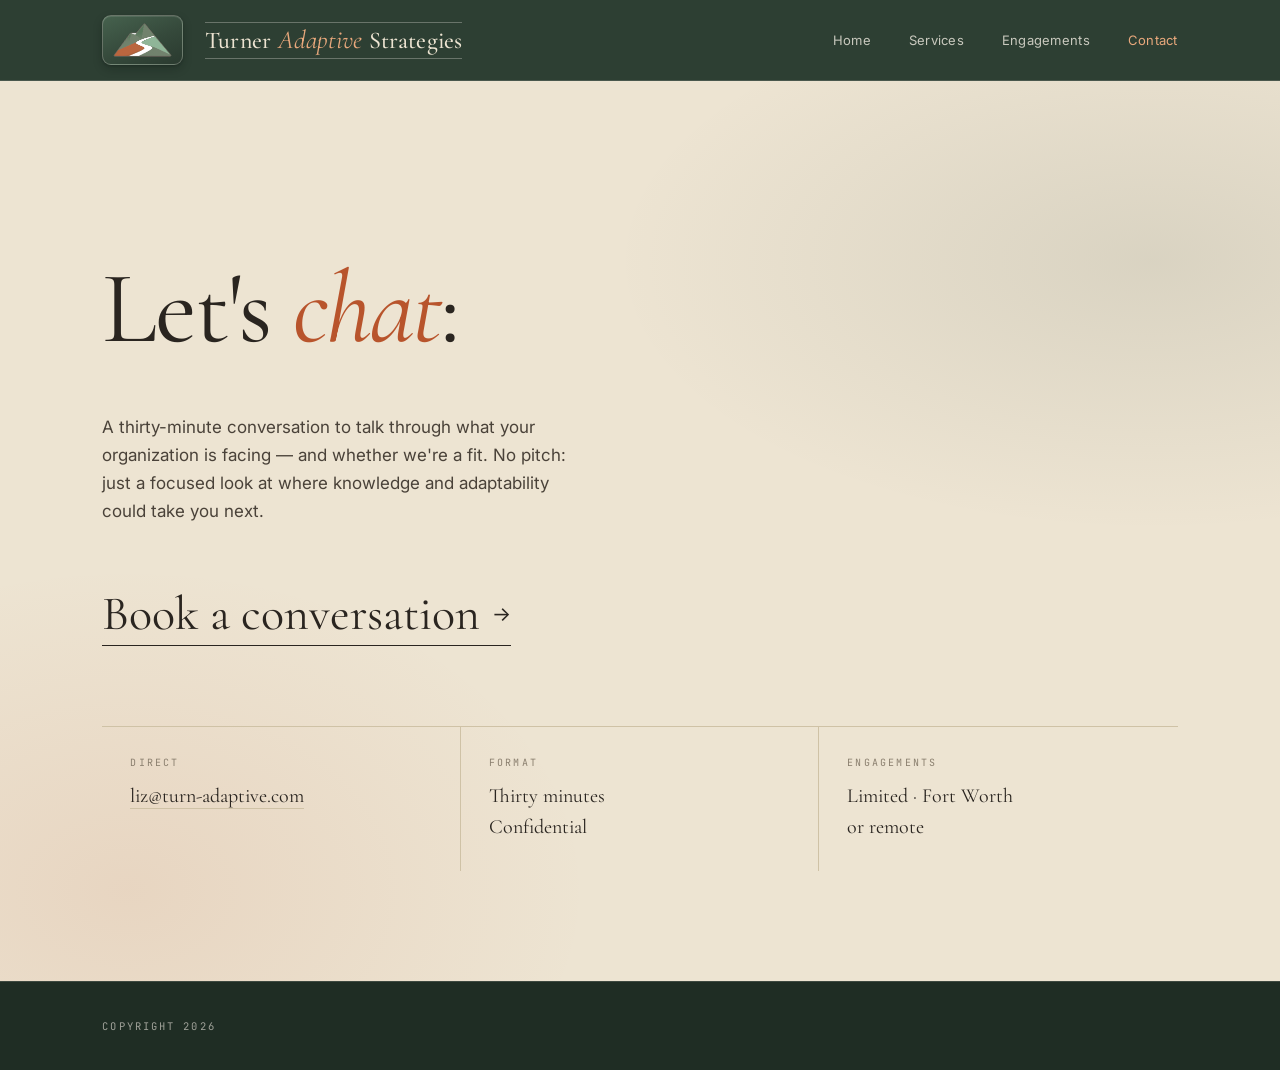
==== contact.html @ 3b80df9c "Update contact.html" ====
<!doctype html>
<html lang="en">
<head>
<meta charset="utf-8" />
<meta name="viewport" content="width=device-width, initial-scale=1" />
<title>Contact | Turner Adaptive Strategies</title>
<link rel="preconnect" href="https://fonts.googleapis.com">
<link rel="preconnect" href="https://fonts.gstatic.com" crossorigin>
<link href="https://fonts.googleapis.com/css2?family=Cormorant+Garamond:ital,wght@0,300;0,400;0,500;0,600;1,300;1,400&family=Inter:wght@300;400;500;600&family=JetBrains+Mono:wght@400;500&display=swap" rel="stylesheet">
<link rel="stylesheet" href="styles.css">
<link rel="icon" href="favicon.ico" sizes="any">
<link rel="icon" type="image/png" sizes="32x32" href="favicon-32x32.png">
<link rel="icon" type="image/png" sizes="16x16" href="favicon-16x16.png">
<link rel="apple-touch-icon" sizes="180x180" href="apple-touch-icon.png">
<!-- Google tag (gtag.js) -->
<script async src="https://www.googletagmanager.com/gtag/js?id=G-JQ4S57N02X"></script>
<script>
  window.dataLayer = window.dataLayer || [];
  function gtag(){dataLayer.push(arguments);}
  gtag('js', new Date());
  gtag('config', 'G-JQ4S57N02X');
</script>
</head>
<body>
<!-- MENU: loaded from nav.html by site-nav.js -->
<div data-include="nav.html"></div>

<main>
<section class="contact" data-screen-label="Contact">
  <div class="wrap">

    <h2>Let's <em>chat</em>:</h2>

    <p class="lede">A thirty-minute conversation to talk through what your organization is facing &mdash; and whether we're a fit. No pitch: just a focused look at where knowledge and adaptability could take you next.</p>

    <div class="booking">
      <a href="https://calendly.com/liz-turn-adaptive/30min" class="book-btn" target="_blank" rel="noopener">Book a conversation <span class="arrow">&rarr;</span></a>
    </div>

    <div class="contact-meta">
      <div>
        <dt>Direct</dt>
        <dd><a href="mailto:liz@turn-adaptive.com">liz@turn-adaptive.com</a></dd>
      </div>
      <div>
        <dt>Format</dt>
        <dd>Thirty minutes<br>Confidential</dd>
      </div>
      <div>
        <dt>Engagements</dt>
        <dd>Limited &middot; Fort Worth<br>or remote</dd>
      </div>
    </div>

  </div>
</section>
</main>

<!-- FOOTER: loaded from footer.html by site-nav.js -->
<div data-include="footer.html"></div>
<script src="site-nav.js"></script>
</body>
</html>
---- styles.css ----
:root{
  --paper:    #EDE4D2;
  --paper-2:  #E4D8BF;
  --paper-3:  #D9CCAF;
  --cream-warm: #EDE4D2;
  --forest:   #2D3F33;
  --forest-deep: #1F2D24;
  --moss:     #4F6A52;
  --ink:      #2A2520;
  --ink-soft: #4A4239;
  --ink-muted:#8A7F6E;
  --blood:    #B8542C;
  --blood-2:  #D26B3A;
  --peach:    #E8A87C;
  --rule:     #CFC2A6;
  --rule-soft:#DCD0B5;
  --serif: "Cormorant Garamond", "Times New Roman", serif;
  --sans: "Inter", system-ui, -apple-system, sans-serif;
  --mono: "JetBrains Mono", ui-monospace, Menlo, monospace;

  /* Shared hero-column measure. rem (not ch) on purpose: it computes to
     the SAME pixel width on every element regardless of their font size,
     so the lede, the CTA and the agenda table always align. A ch value
     would resolve per-element and desync them. Change it once, here. */
  --hero-col: 35rem;
}
*{box-sizing:border-box}
html,body{margin:0;padding:0}
body{
  font-family:var(--sans);
  background:var(--paper);color:var(--ink);
  font-weight:400;line-height:1.55;
  -webkit-font-smoothing:antialiased;text-rendering:optimizeLegibility;
  overflow-x:clip;   /* phones: nothing may drag the page sideways */

  /* Sticky-footer scaffold (global). A full-height flex column lets the
     footer's margin-top:auto pin it to the bottom on short pages, so
     services/contact match index/engagements. See the footer section. */
  min-height:100vh; min-height:100dvh;
  display:flex; flex-direction:column;
}
a{color:inherit;text-decoration:none}
::selection{background:var(--blood);color:var(--paper)}

/* Typographic richness — small caps treatment for serif marks */
.smcp{
  font-family:var(--serif);font-weight:500;
  font-variant:small-caps;letter-spacing:.08em;
}
.practice-lead::first-letter,
.hero .lede::first-letter{
  font-family:var(--serif);font-style:italic;font-weight:400;
  font-size:3.6em;line-height:.85;
  float:left;margin:.08em .14em -.05em 0;color:var(--blood);
}
.talk .venue{position:relative;display:inline-block;padding-bottom:6px}
.talk .venue::after{
  content:"";position:absolute;left:0;right:0;bottom:0;height:1px;
  background:var(--blood);opacity:.5;
}
.talk.featured .venue::after{background:var(--peach);opacity:.55}

/* ── Content width (one definition, mobile → 4K) ──────────
   Full-bleed green nav/footer are intentional; the CONTENT stays
   capped and centred so it never sprawls into the wide green voids
   on ultrawide monitors. */
.wrap{
  width:100%;max-width:min(1440px, 92vw);
  margin:0 auto;padding:0 clamp(24px, 4vw, 72px);
}
@media (min-width:2200px){.wrap{max-width:1500px}}
@media (min-width:3000px){.wrap{max-width:1560px}}

.eyebrow{
  font-family:var(--mono);font-size:10.5px;letter-spacing:.28em;
  text-transform:uppercase;color:var(--ink-muted);font-weight:500;
}
.eyebrow .dot{display:inline-block;width:5px;height:5px;border-radius:50%;
  background:var(--blood);margin-right:12px;vertical-align:2px;}

/* ── Nav ─────────────────────────────────────────────── */
.nav{
  position:sticky;top:0;z-index:50;
  background:var(--forest);color:var(--paper);
  border-bottom:1px solid rgba(245,239,230,.14);
}
.nav.scrolled{background:var(--forest-deep)}
.nav-row{display:flex;align-items:center;justify-content:space-between;height:80px}

.brand{
  display:flex;align-items:center;
  gap:22px;                 /* space so the badge clears the wordmark's rules */
  color:var(--paper);line-height:1;
  min-width:0;              /* allow the wordmark to shrink on phones */
}

/* Logo badge — raised green tile (reads on the forest nav) */
.brand-mark{
  height:50px;
  width:auto;
  aspect-ratio:470 / 291;
  padding:6px 9px;
  border-radius:9px;
  background:linear-gradient(157deg, #46624E 0%, #35493B 55%, #2A3A2F 100%);
  border:1px solid rgba(245,239,230,.28);
  box-shadow:
    0 1px 2px rgba(10,16,12,.22),
    0 4px 10px rgba(10,16,12,.24),
    inset 0 1px 0 rgba(255,255,255,.10);
  display:block;
  flex:0 0 auto;
  transition:transform .18s ease, box-shadow .18s ease, border-color .18s ease;
}
.brand:hover .brand-mark{
  transform:translateY(-1px);
  border-color:rgba(232,168,124,.55);
  box-shadow:
    0 2px 4px rgba(10,16,12,.24),
    0 7px 16px rgba(10,16,12,.28),
    inset 0 1px 0 rgba(255,255,255,.12);
}

.brand .wordmark{
  display:flex;flex-direction:column;align-items:flex-start;gap:5px;
  padding:4px 0 5px;
  border-top:1px solid rgba(245,239,230,.30);
  border-bottom:1px solid rgba(245,239,230,.30);
}
.brand .wordmark .top{
  font-family:var(--serif);font-weight:500;
  font-size:24px;letter-spacing:.005em;
  color:var(--paper);line-height:1;
  display:flex;align-items:baseline;gap:8px;
}
.brand .wordmark .top em{
  font-family:var(--serif);font-style:italic;font-weight:400;
  color:var(--peach);font-size:26px;letter-spacing:0;
  margin:0 -1px;
}
.brand .wordmark .sub{
  font-family:var(--serif);font-weight:500;font-variant:small-caps;
  font-size:10px;letter-spacing:.36em;
  color:rgba(245,239,230,.78);line-height:1;
}
@media (max-width:640px){
  .brand{gap:13px}
  .brand-mark{height:40px;padding:5px 7px;border-radius:7px}
  .brand .wordmark .top{font-size:17px}
  .brand .wordmark .top em{font-size:19px}
  .brand .wordmark .sub{font-size:8.5px;letter-spacing:.28em}
}
@media (max-width:390px){
  .brand .wordmark .top{font-size:15px}
  .brand .wordmark .top em{font-size:17px}
}
.nav-links{display:flex;gap:38px;align-items:center}
.nav-links a{font-size:13px;color:rgba(245,239,230,.78);transition:color .2s;letter-spacing:.02em}
.nav-links a:hover{color:var(--peach)}
.nav-links a.active{color:var(--peach)}
.nav-links a.cta{
  color:var(--paper);border:1px solid rgba(245,239,230,.45);
  padding:10px 20px;border-radius:0;
  font-family:var(--mono);font-size:11px;letter-spacing:.18em;text-transform:uppercase;
  transition:all .2s;
}
.nav-links a.cta:hover{background:var(--blood);border-color:var(--blood);color:var(--paper)}
/* ≤820px: keep every tab. The bar wraps to two rows — brand on the
   first, all four tabs on the second — so nothing collides with the
   logo and nothing is hidden. */
@media (max-width:820px){
  .nav-row{flex-wrap:wrap;height:auto;min-height:60px;padding:10px 0 12px;row-gap:2px}
  .nav-links{width:100%;gap:24px;justify-content:flex-start}
  .nav-links a{font-size:12.5px;padding:4px 0}
}

/* ── Hero ────────────────────────────────────────────── */
.hero{
  position:relative;overflow:hidden;
  background:var(--paper);
}
.hero::before{
  content:"";position:absolute;inset:0;pointer-events:none;z-index:0;
  background:
    radial-gradient(ellipse 56% 70% at 92% 12%, rgba(184,84,44,.10), transparent 62%),
    radial-gradient(ellipse 48% 55% at -6% 95%, rgba(45,63,51,.10), transparent 60%);
}
.hero::after{
  content:"";position:absolute;inset:0;pointer-events:none;z-index:0;
  background-image:
    linear-gradient(to right, rgba(42,37,32,.05) 1px, transparent 1px),
    linear-gradient(to bottom, rgba(42,37,32,.045) 1px, transparent 1px);
  background-size:calc(100%/12) 100%, 100% 96px;
  background-position:24px 0, 0 0;
  opacity:.7;mask-image:linear-gradient(180deg, rgba(0,0,0,.6), rgba(0,0,0,0) 88%);
}
.hero-deco{
  position:absolute;inset:0;pointer-events:none;z-index:1;overflow:hidden;
}
.hero-deco svg{position:absolute;display:block}
.hero-deco .ring{
  top:-180px;right:-160px;width:520px;height:520px;color:rgba(184,84,44,.20);
}
.hero-deco .ring-2{
  top:60px;right:-260px;width:680px;height:680px;color:rgba(42,37,32,.07);
}
.hero-deco .arc{
  bottom:-220px;left:-180px;width:560px;height:560px;color:rgba(45,63,51,.10);
}
/* Lower-right counter-ring */
.hero-deco .ring-3{
  bottom:-220px;right:-180px;width:560px;height:560px;color:rgba(184,84,44,.10);
}
/* Compass / diagram mid-left */
.hero-deco .compass{
  top:38%;left:-80px;width:280px;height:280px;color:rgba(42,37,32,.07);
  transform:translateY(-50%);
}
/* Diagonal blueprint line crossing hero */
.hero-deco .blueprint{
  top:0;left:0;width:100%;height:100%;color:rgba(184,84,44,.08);
}
/* Tick marks down the left edge */
.hero-deco .ticks{
  position:absolute;left:14px;top:18%;bottom:14%;width:1px;
  background:linear-gradient(to bottom,
    rgba(42,37,32,.18) 0,rgba(42,37,32,.18) 1px,transparent 1px,transparent 32px);
  background-size:1px 32px;
}
.hero-deco .ticks::before,.hero-deco .ticks::after{
  content:"";position:absolute;left:-3px;width:8px;height:1px;background:rgba(42,37,32,.30);
}
.hero-deco .ticks::before{top:0}
.hero-deco .ticks::after{bottom:0}
/* Tiny ampersand top-left */
.hero-deco .glyph-2{
  position:absolute;top:80px;left:6vw;
  font-family:var(--serif);font-style:italic;font-weight:300;
  font-size:120px;line-height:1;color:rgba(184,84,44,.08);
  user-select:none;pointer-events:none;
}
/* Diamond cluster bottom-right */
.hero-deco .diamond{
  bottom:18%;right:6vw;width:140px;height:140px;color:rgba(45,63,51,.18);
}
/* 5-pointed star (Texas / pointe) — small, above portrait card */
.hero-deco .star{
  top:34px;right:8vw;width:54px;height:54px;color:rgba(184,84,44,.45);
}
/* Arabesque sweep — thin curve arcing across the top of the hero */
.hero-deco .arabesque{
  top:0;left:0;width:100%;height:240px;
  color:rgba(45,63,51,.22);
}
/* Protractor diagram top-right of hero */
.hero-deco .protractor{
  top:120px;right:10vw;width:240px;height:144px;color:rgba(184,84,44,.18);
}
/* Section glyph bottom-left */
.hero-deco .glyph-3{
  position:absolute;left:8vw;top:46%;
  font-family:var(--serif);font-style:italic;font-weight:300;
  font-size:84px;color:rgba(45,63,51,.16);line-height:1;letter-spacing:-.02em;
  user-select:none;
}
@media (max-width:920px){
  .hero-deco .protractor,.hero-deco .glyph-3{display:none}
  .hero-deco .ring,.hero-deco .ring-2{width:340px;height:340px;top:-120px;right:-120px}
  .hero-deco .compass,.hero-deco .ring-3,.hero-deco .glyph-2,.hero-deco .diamond{display:none}
  .hero-deco .ticks{display:none}
  .hero-deco .star,.hero-deco .arabesque{display:none}
}
.hero-inner{
  display:grid;grid-template-columns:1.05fr .95fr;gap:0;
  min-height:720px;align-items:stretch;position:relative;z-index:2;
}


.hero-text{
  padding:clamp(80px,8vw,140px) clamp(32px,4vw,72px) clamp(80px,8vw,140px) 0;
  display:flex;flex-direction:column;justify-content:center;
  position:relative;z-index:2;
}

.hero h1{
  font-family:var(--serif);font-weight:400;
  font-size:clamp(56px,8vw,128px);
  line-height:.96;letter-spacing:-.02em;
  margin:0 0 32px;color:var(--ink);text-wrap:balance;
}
.hero h1 em{font-style:italic;color:var(--blood);font-weight:400;position:relative}
.hero h1 em::after{
  content:"";position:absolute;left:0;right:0;bottom:.08em;
  height:.16em;background:rgba(232,168,124,.42);z-index:-1;
}
.hero .lede{
  font-size:clamp(17px,1.4vw,21px);line-height:1.6;color:var(--ink-soft);
  margin:0 0 40px;font-weight:400;text-wrap:pretty;
}
.hero .lede em{
  font-family:var(--serif);font-style:italic;color:var(--ink);
  font-weight:400;
}

/* The lede, the CTA row and the agenda table all share one width,
   so their left AND right edges line up. Change --hero-col (top of
   file) to move all three together. */
.hero .lede,
.hero-ctas,
.hero-agenda{ max-width:var(--hero-col); }

.hero-ctas{ display:block; }
.hero-ctas .btn{ display:flex; justify-content:center; }  /* fills the column, centres its label */

.btn{
  display:inline-flex;align-items:center;gap:14px;
  padding:16px 26px;font-family:var(--mono);
  font-size:11.5px;letter-spacing:.22em;text-transform:uppercase;font-weight:500;
  cursor:pointer;border:1px solid;transition:all .2s;
}
.btn-primary{background:var(--forest);border-color:var(--forest);color:var(--paper)}
.btn-primary:hover{background:var(--ink);border-color:var(--ink)}
.btn-ghost{background:transparent;border-color:var(--rule);color:var(--ink)}
.btn-ghost:hover{border-color:var(--ink)}
.btn .arr{transition:transform .2s}
.btn:hover .arr{transform:translateX(4px)}
@media (max-width:420px){
  .btn{font-size:11px;letter-spacing:.14em;padding:14px 18px}
}

/* Upcoming-engagements table (hero) */
.hero-agenda{ margin-top:44px; }
.agenda-head{
  display:flex; align-items:baseline; justify-content:space-between;
  gap:16px; margin-bottom:12px; padding-bottom:10px;
  border-bottom:1px solid var(--rule);
}
.agenda-more{
  font-family:var(--mono); font-size:10.5px; letter-spacing:.16em;
  text-transform:uppercase; color:var(--ink-muted); transition:color .2s;
  white-space:nowrap;
}
.agenda-more:hover{ color:var(--blood); }

table.agenda{ width:100%; border-collapse:collapse; }
table.agenda td{
  padding:12px 0; vertical-align:baseline;
  border-bottom:1px solid var(--rule-soft);
  font-size:14.5px; color:var(--ink-soft); line-height:1.4;
}
table.agenda tr:last-child td{ border-bottom:none; }
table.agenda .d{        /* date — as narrow as its text */
  font-family:var(--mono); font-size:11px; letter-spacing:.12em;
  text-transform:uppercase; color:var(--blood); font-weight:500;
  white-space:nowrap; width:1%; padding-right:24px;
}
table.agenda .e{        /* event — absorbs the slack, pushing loc to the edge */
  width:100%; color:var(--ink);
}
table.agenda .e em{
  font-family:var(--serif); font-style:italic; font-size:1.18em;
  font-weight:500; color:var(--ink);
}
table.agenda .loc{      /* location — flush right */
  font-family:var(--mono); font-size:10.5px; letter-spacing:.1em;
  text-transform:uppercase; color:var(--ink-muted);
  white-space:nowrap; text-align:right; padding-left:18px;
}
/* Past engagements recede once their date has passed. .past is added
   by site-nav.js from each row's data-date — no markup edits needed. */
table.agenda tr.past td{ opacity:.75; }
table.agenda tr.past .d{ color:var(--ink-muted); }   /* drop the rust accent — it's done, not upcoming */
/* Links inside the agenda tables: quiet rust underline so they read
   as links without breaking the table's typography. */
table.agenda a{
  color:inherit;
  text-decoration:underline;
  text-decoration-color:rgba(184,84,44,.5);   /* --blood at half strength */
  text-decoration-thickness:1px;
  text-underline-offset:3px;
  transition:color .2s, text-decoration-color .2s;
}
table.agenda a:hover,
table.agenda a:focus-visible{
  color:var(--blood);
  text-decoration-color:var(--blood);
}

@media (max-width:560px){
  table.agenda tr{ display:block; padding:12px 0; border-bottom:1px solid var(--rule-soft); }
  table.agenda tr:last-child{ border-bottom:none; }
  table.agenda td{ display:block; padding:2px 0; border:none; width:auto; }
  table.agenda .loc{ text-align:left; padding-left:0; }
}

/* Portrait */
.hero-portrait{
  position:relative;align-self:stretch;
  background:var(--ink);
  overflow:hidden;min-height:580px;
}
.hero-portrait img{
  position:absolute;inset:0;width:100%;height:100%;
  object-fit:cover;object-position:center top;
}
.hero-portrait::before{
  content:"";position:absolute;inset:0;z-index:2;
  background:linear-gradient(180deg, transparent 75%, rgba(31,45,36,.30) 100%);
  pointer-events:none;
}
.hero-portrait::after{
  content:"";position:absolute;inset:14px;z-index:3;
  border:1px solid rgba(245,239,230,.20);pointer-events:none;
}
.portrait-tag{           /* bottom-right of the portrait */
  position:absolute;right:32px;bottom:32px;z-index:4;
  font-family:var(--mono);font-size:10px;letter-spacing:.26em;
  color:var(--paper);text-transform:uppercase;line-height:1.5;
  background:rgba(31,45,36,.45);padding:8px 12px 8px 14px;
  border-left:2px solid var(--peach);backdrop-filter:blur(4px);
}
.portrait-tag b{font-weight:500;color:var(--paper)}
@media (max-width:640px){.portrait-tag{right:20px;bottom:20px}}

/* ≤920px: single column. .hero-text dissolves (display:contents) so its
   children and the portrait become siblings and can be reordered:
   headline + lede first, then the portrait, then Book-an-engagement and
   the agenda. Spacing that lived on .hero-text moves to the children.
   The children also lose .hero-text's stacking context, so they get
   their own z-index to stay above the hero's background layers. */
@media (max-width:920px){
  .hero-inner{display:flex;flex-direction:column;min-height:auto}
  .hero-text{display:contents}
  .hero h1,.hero .lede,.hero-ctas,.hero-agenda{position:relative;z-index:2}
  .hero h1{order:1;margin-top:76px}
  .hero .lede{order:2;margin-bottom:0}
  .hero-portrait{
    order:3;width:100%;margin:32px 0 40px;
    min-height:0;aspect-ratio:4 / 5;max-height:72vh;
  }
  .hero-ctas{order:4}
  .hero-agenda{order:5;margin-bottom:64px}
}
@media (max-width:560px){
  .hero h1{font-size:clamp(40px,12.5vw,56px);margin-top:56px}
  .hero-portrait{margin:24px 0 32px;aspect-ratio:3 / 4}
}

/* Speaking credentials strip */
.speak-creds{
  display:grid;grid-template-columns:repeat(3,1fr);gap:0;
  margin-bottom:48px;border-top:1px solid var(--rule);border-bottom:1px solid var(--rule);
}
@media (max-width:720px){.speak-creds{grid-template-columns:1fr}}
.speak-creds > div{
  padding:24px 28px;border-right:1px solid var(--rule);
  display:flex;align-items:baseline;gap:18px;
}
.speak-creds > div:last-child{border-right:none}
.speak-creds .c-num{
  font-family:var(--serif);font-size:34px;line-height:1;color:var(--ink);font-weight:400;letter-spacing:-.01em;flex-shrink:0;
}
.speak-creds .c-num em{font-style:italic;color:var(--blood)}
.speak-creds .c-lbl{
  font-family:var(--mono);font-size:10.5px;letter-spacing:.18em;
  color:var(--ink-muted);text-transform:uppercase;line-height:1.5;
}

/* ── Marquee ─────────────────────────────────────────── */
.strip{background:var(--forest);color:var(--paper);overflow:hidden}
.strip-row{
  display:flex;gap:64px;align-items:center;padding:18px 0;white-space:nowrap;
  font-family:var(--mono);font-size:11px;letter-spacing:.28em;text-transform:uppercase;
  color:rgba(245,239,230,.82);animation:scroll 42s linear infinite;
}
.strip-row span{display:inline-flex;align-items:center;gap:64px}
.strip-row .star{color:var(--peach);font-family:var(--serif);font-size:18px}
@keyframes scroll{from{transform:translateX(0)}to{transform:translateX(-50%)}}

/* ── Sections ────────────────────────────────────────── */
section{padding:clamp(90px,11vw,160px) 0;border-bottom:1px solid var(--rule)}
.sec-head{
  display:grid;grid-template-columns:.4fr 1fr;gap:64px;
  align-items:end;margin-bottom:clamp(56px,7vw,100px);
}
@media (max-width:820px){.sec-head{grid-template-columns:1fr;gap:24px}}
.sec-head h2{
  font-family:var(--serif);font-weight:400;
  font-size:clamp(40px,5vw,84px);
  line-height:1.02;letter-spacing:-.015em;
  margin:14px 0 0;color:var(--ink);text-wrap:balance;
}
.sec-head h2 em{font-style:italic;color:var(--blood);font-weight:400}
.sec-head .kicker{display:flex;align-items:center;gap:14px}
.sec-head .num{font-family:var(--serif);font-style:italic;font-size:22px;color:var(--ink-muted)}
/* When a section header has no kicker (just the h2), let the heading
   span the full width instead of the narrow first track. */
.sec-head h2:only-child{grid-column:1 / -1;margin-top:0}
/* ── Practice ────────────────────────────────────────── */
.practice{background:var(--paper-2)}
.practice-grid{display:grid;grid-template-columns:1fr 1fr;gap:80px;align-items:start;margin-top:8px}
@media (max-width:820px){.practice-grid{grid-template-columns:1fr;gap:32px}}
.practice-lead{
  font-family:var(--serif);font-size:clamp(26px,2.4vw,36px);line-height:1.22;font-weight:400;
  color:var(--ink);margin:0;text-wrap:balance;
}
.practice-lead em{font-style:italic;color:var(--blood)}
.practice p{margin:0 0 20px;color:var(--ink-soft);font-size:16px;line-height:1.7}

.creds{
  margin-top:80px;display:grid;grid-template-columns:repeat(3,1fr);gap:0;
  border-top:1px solid var(--rule);
}
@media (max-width:720px){.creds{grid-template-columns:1fr 1fr}}
.creds > div{padding:32px 28px;border-right:1px solid var(--rule)}
.creds > div:last-child{border-right:none}
.creds dt{
  font-family:var(--mono);font-size:10px;letter-spacing:.22em;
  color:var(--blood);text-transform:uppercase;margin:0 0 12px;
}
.creds dd{
  font-family:var(--serif);font-size:21px;color:var(--ink);margin:0;line-height:1.3;font-weight:400;
}

/* ── Services ────────────────────────────────────────── */
.services{background:var(--paper)}
.services-list{border-top:1px solid var(--rule)}
.svc{
  display:grid;grid-template-columns:80px 1.1fr 1fr;
  gap:48px;align-items:start;padding:46px 0;
  border-bottom:1px solid var(--rule);
  transition:padding .25s ease,background .25s;
  position:relative;cursor:pointer;
}
@media (max-width:820px){.svc{grid-template-columns:60px 1fr;gap:24px}}
.svc::before{
  content:"";position:absolute;left:0;top:0;bottom:0;width:0;
  background:var(--blood);transition:width .25s ease;
}
.svc:hover{padding-left:24px;padding-right:24px;background:var(--paper-2)}
.svc:hover::before{width:3px}
.svc .n{font-family:var(--serif);font-style:italic;font-size:32px;color:var(--ink-muted);font-weight:400}
.svc h3{
  font-family:var(--serif);font-weight:400;font-size:30px;
  line-height:1.15;margin:0 0 10px;letter-spacing:-.005em;color:var(--ink);
}
.svc .tags{
  font-family:var(--mono);font-size:10.5px;letter-spacing:.2em;
  color:var(--ink-muted);text-transform:uppercase;
}
.svc p{font-size:15px;line-height:1.65;color:var(--ink-soft);margin:0;text-wrap:pretty}
@media (max-width:820px){.svc p{display:none}}
/* Arrow indicator — hidden until services link somewhere.
   To restore: uncomment this block, restore `70px` in .svc grid-template-columns above,
   re-add `.svc .arrow` to the 820px media query, and uncomment the <div class="arrow">→</div>
   in each .svc element below.
.svc .arrow{
  justify-self:end;align-self:center;
  width:46px;height:46px;border:1px solid var(--rule);
  display:flex;align-items:center;justify-content:center;
  color:var(--ink-muted);transition:all .2s;
}
.svc:hover .arrow{background:var(--blood);color:var(--paper);border-color:var(--blood)}
*/

/* ── Approach (forest band) ──────────────────────────── */
.approach{background:var(--forest);color:var(--paper);position:relative;overflow:hidden;border-bottom:none}
.approach::before{
  content:"";position:absolute;inset:0;
  background:radial-gradient(ellipse 90% 60% at 80% 30%, rgba(184,84,44,.16), transparent 60%);
  pointer-events:none;
}
.approach .wrap{position:relative;z-index:1}
.approach .sec-head h2{color:var(--paper)}
.approach .sec-head h2 em{color:var(--peach)}
.approach .sec-head .num{color:rgba(245,239,230,.55)}
.approach .sec-head .eyebrow{color:rgba(245,239,230,.7)}
.approach .sec-head .eyebrow .dot{background:var(--peach)}
.pillars{
  display:grid;grid-template-columns:repeat(3,1fr);gap:1px;
  background:rgba(245,239,230,.18);border:1px solid rgba(245,239,230,.18);
}
@media (max-width:820px){.pillars{grid-template-columns:1fr}}
.pillar{
  background:var(--forest);padding:48px 36px 56px;
  display:flex;flex-direction:column;gap:18px;min-height:300px;
}
.pillar:hover{background:var(--forest-deep)}
.pillar .num{
  font-family:var(--serif);font-style:italic;font-size:42px;
  color:var(--peach);line-height:1;
}
.pillar h4{font-family:var(--serif);font-weight:400;font-size:28px;margin:0;line-height:1.15;color:var(--paper)}
.pillar p{font-size:15px;line-height:1.6;color:rgba(245,239,230,.84);margin:0;text-wrap:pretty}
.pillar .meta{
  margin-top:auto;font-family:var(--mono);font-size:10.5px;
  letter-spacing:.22em;color:rgba(245,239,230,.55);text-transform:uppercase;
}

/* ── Speaking ────────────────────────────────────────── */
.speaking{background:var(--paper)}
.speak-grid{
  display:grid;grid-template-columns:1fr 1fr;gap:1px;
  background:var(--rule);border:1px solid var(--rule);
}
@media (max-width:820px){.speak-grid{grid-template-columns:1fr}}
.talk{
  background:var(--paper);padding:46px 40px;
  display:flex;flex-direction:column;gap:14px;min-height:340px;
  transition:background .25s;
}
.talk:hover{background:var(--paper-2)}
.talk .venue{
  font-family:var(--mono);font-size:10.5px;letter-spacing:.22em;
  color:var(--blood);text-transform:uppercase;font-weight:500;
}
.talk h4{
  font-family:var(--serif);font-weight:400;font-size:28px;
  line-height:1.15;margin:0;letter-spacing:-.005em;color:var(--ink);text-wrap:balance;
}
.talk p{font-size:14.5px;line-height:1.65;color:var(--ink-soft);margin:0;text-wrap:pretty}
.talk .meta{
  margin-top:auto;display:flex;gap:24px;
  font-family:var(--mono);font-size:10.5px;letter-spacing:.18em;
  color:var(--ink-muted);text-transform:uppercase;
  padding-top:18px;border-top:1px solid var(--rule);
}
.talk.featured{background:var(--forest);color:var(--paper)}
.talk.featured h4{color:var(--paper)}
.talk.featured p{color:rgba(245,239,230,.84)}
.talk.featured .venue{color:var(--peach)}
.talk.featured .meta{color:rgba(245,239,230,.6);border-top-color:rgba(245,239,230,.18)}
.talk.featured:hover{background:var(--forest-deep)}

.upcoming{
  margin-top:80px;padding:48px;
  background:var(--paper-2);border:1px solid var(--rule);
  display:grid;grid-template-columns:.6fr 1.4fr;gap:48px;align-items:center;
}
@media (max-width:820px){.upcoming{grid-template-columns:1fr;gap:24px;padding:32px}}
.upcoming .label{
  font-family:var(--mono);font-size:11px;letter-spacing:.24em;
  color:var(--blood);text-transform:uppercase;font-weight:500;margin-bottom:14px;
}
.upcoming h3{
  font-family:var(--serif);font-weight:400;font-size:36px;
  line-height:1.1;margin:0;color:var(--ink);text-wrap:balance;
}
.upcoming h3 em{font-style:italic;color:var(--blood)}
.upcoming-sessions{display:grid;grid-template-columns:repeat(3,1fr);gap:14px}
@media (max-width:720px){.upcoming-sessions{grid-template-columns:1fr}}
.session{padding:18px 20px;background:var(--paper);border:1px solid var(--rule)}
.session .ses-meta{
  font-family:var(--mono);font-size:10px;letter-spacing:.2em;
  color:var(--ink-muted);text-transform:uppercase;margin-bottom:10px;
}
.session h5{font-family:var(--serif);font-weight:500;font-size:17px;line-height:1.25;margin:0;color:var(--ink)}

/* ── Topics ──────────────────────────────────────────── */
.topics{background:var(--paper-2)}
.topic-cols{columns:2;column-gap:64px}
@media (max-width:720px){.topic-cols{columns:1}}
.topic-cols ul{margin:0;padding:0}
.topic-cols li{
  list-style:none;padding:20px 0;border-bottom:1px solid var(--rule);
  display:flex;align-items:baseline;gap:18px;break-inside:avoid;
  font-family:var(--serif);font-size:22px;font-weight:400;color:var(--ink);
}
.topic-cols li .n{
  font-family:var(--mono);font-size:10.5px;letter-spacing:.2em;
  color:var(--blood);font-weight:500;flex-shrink:0;
}

/* ── Contact ─────────────────────────────────────────── */
.contact{
  background:var(--paper);position:relative;overflow:hidden;
  border-bottom:none;padding:clamp(110px,12vw,180px) 0 110px;
}
.contact::before{
  content:"";position:absolute;inset:0;
  background:
    radial-gradient(ellipse 70% 50% at 90% 20%, rgba(45,63,51,.10), transparent 60%),
    radial-gradient(ellipse 60% 60% at 10% 90%, rgba(184,84,44,.10), transparent 60%);
  pointer-events:none;
}
.contact .wrap{position:relative;z-index:1}
.contact h2{
  font-family:var(--serif);font-weight:400;
  font-size:clamp(56px,8vw,128px);
  line-height:.96;letter-spacing:-.02em;
  margin:24px 0 56px;max-width:14ch;color:var(--ink);text-wrap:balance;
}
@media (max-width:560px){.contact h2{font-size:clamp(38px,12vw,56px)}}
.contact h2 em{font-style:italic;color:var(--blood)}
.contact-grid{display:grid;grid-template-columns:1.2fr .8fr;gap:80px;align-items:start}
@media (max-width:820px){.contact-grid{grid-template-columns:1fr;gap:48px}}
.contact .lede{
  font-size:17px;line-height:1.65;color:var(--ink-soft);
  max-width:480px;margin:0 0 36px;text-wrap:pretty;
}
.contact-form{
  background:var(--paper-2);border:1px solid var(--rule);padding:36px;
}
.contact-form label{
  font-family:var(--mono);font-size:10px;letter-spacing:.22em;
  color:var(--ink-muted);text-transform:uppercase;display:block;margin-bottom:8px;
}
.contact-form input,.contact-form textarea,.contact-form select{
  width:100%;background:transparent;border:none;
  border-bottom:1px solid var(--rule);
  padding:8px 0 14px;color:var(--ink);
  font-family:var(--sans);font-size:15px;
  margin-bottom:24px;outline:none;transition:border-color .2s;
}
.contact-form input:focus,.contact-form textarea:focus,.contact-form select:focus{
  border-bottom-color:var(--blood);
}
.contact-form select option{background:var(--paper);color:var(--ink)}
.contact-form textarea{min-height:80px;resize:vertical}
.contact-form button{
  width:100%;padding:18px;background:var(--forest);color:var(--paper);
  border:none;font-family:var(--mono);font-weight:500;font-size:11.5px;
  letter-spacing:.24em;text-transform:uppercase;cursor:pointer;
  transition:background .2s;
}
.contact-form button:hover{background:var(--ink)}
.contact-form .sent{
  text-align:center;padding:24px;
  font-family:var(--serif);font-style:italic;font-size:22px;color:var(--blood);
}

.contact-meta{
  display:grid;grid-template-columns:repeat(3,1fr);gap:0;
  margin-top:80px;border-top:1px solid var(--rule);
}
@media (max-width:720px){.contact-meta{grid-template-columns:1fr}}
.contact-meta > div{padding:28px 28px;border-right:1px solid var(--rule)}
.contact-meta > div:last-child{border-right:none}
.contact-meta dt{
  font-family:var(--mono);font-size:10px;letter-spacing:.22em;
  color:var(--ink-muted);text-transform:uppercase;margin-bottom:10px;
}
.contact-meta dd{margin:0;font-family:var(--serif);font-size:20px;color:var(--ink);font-weight:400}
.contact-meta dd a{border-bottom:1px solid var(--rule)}
/* Contact page: when the meta sits in the two-column grid, stack the
   three items vertically as a sidebar beside the invitation, instead of
   the full-width 3-across strip. Scoped to .contact-grid so the strip
   layout is untouched anywhere else it might be used. */
.contact-grid .contact-meta{
  grid-template-columns:1fr;
  margin-top:0;
  border-top:none;
}
.contact-grid .contact-meta > div{
  padding:18px 0;
  border-right:none;
  border-top:1px solid var(--rule);
}
.contact-grid .contact-meta > div:first-child{
  padding-top:0;
  border-top:none;
}
/* ── Booking action (contact) ────────────────────────
   Type, spacing and color resolve from the tokens above: the serif/sans
   come from --serif / --sans, and the button inherits currentColor rather
   than a hex, so it can't drift out of the palette. */
.booking{margin-top:clamp(2.5rem,6vw,4rem)}
.book-btn{
  display:inline-flex;align-items:baseline;gap:.7rem;max-width:100%;
  font-family:var(--serif);font-weight:400;
  font-size:clamp(1.9rem,1.2rem + 3vw,3rem);line-height:1.05;
  color:inherit;background:none;border:0;border-bottom:1px solid currentColor;
  padding:0 0 .35rem;cursor:pointer;text-align:left;
  transition:opacity .25s ease;
}
.book-btn .arrow{
  font-family:var(--sans);font-size:.42em;
  transform:translateY(-.4em);transition:transform .25s ease;flex:none;
}
.book-btn:hover{opacity:.62}
.book-btn:hover .arrow{transform:translate(.35em,-.4em)}
.book-btn:focus-visible{outline:2px solid currentColor;outline-offset:6px}
@media (prefers-reduced-motion:reduce){
  .book-btn,.book-btn .arrow{transition:none}
}

/* ── Footer ──────────────────────────────────────────── */
/* margin-top:auto is the other half of the sticky-footer scaffold on
   <body> (top of file): on a short page it soaks up the leftover
   vertical space and pins the footer to the bottom; on a tall page
   there's no slack to absorb, so it's a no-op. Because it lives here
   in the shared stylesheet, every page behaves the same — no per-page
   inline <style> needed. */
footer{
  margin-top:auto;
  background:var(--forest-deep);color:rgba(245,239,230,.6);
  padding:36px 0;border-top:1px solid rgba(245,239,230,.14);
  font-family:var(--mono);font-size:10.5px;letter-spacing:.2em;text-transform:uppercase;
}
footer .row{display:flex;justify-content:space-between;flex-wrap:wrap;gap:18px}
footer .star{color:var(--peach)}

/* Drop the divider hairline on whichever section ends the page, so it
   doesn't float at the top of the empty space above a pinned footer.
   Covers the section being the last child of <main> or of <body>. */
main > section:last-child,
body > section:last-child{ border-bottom:none; }
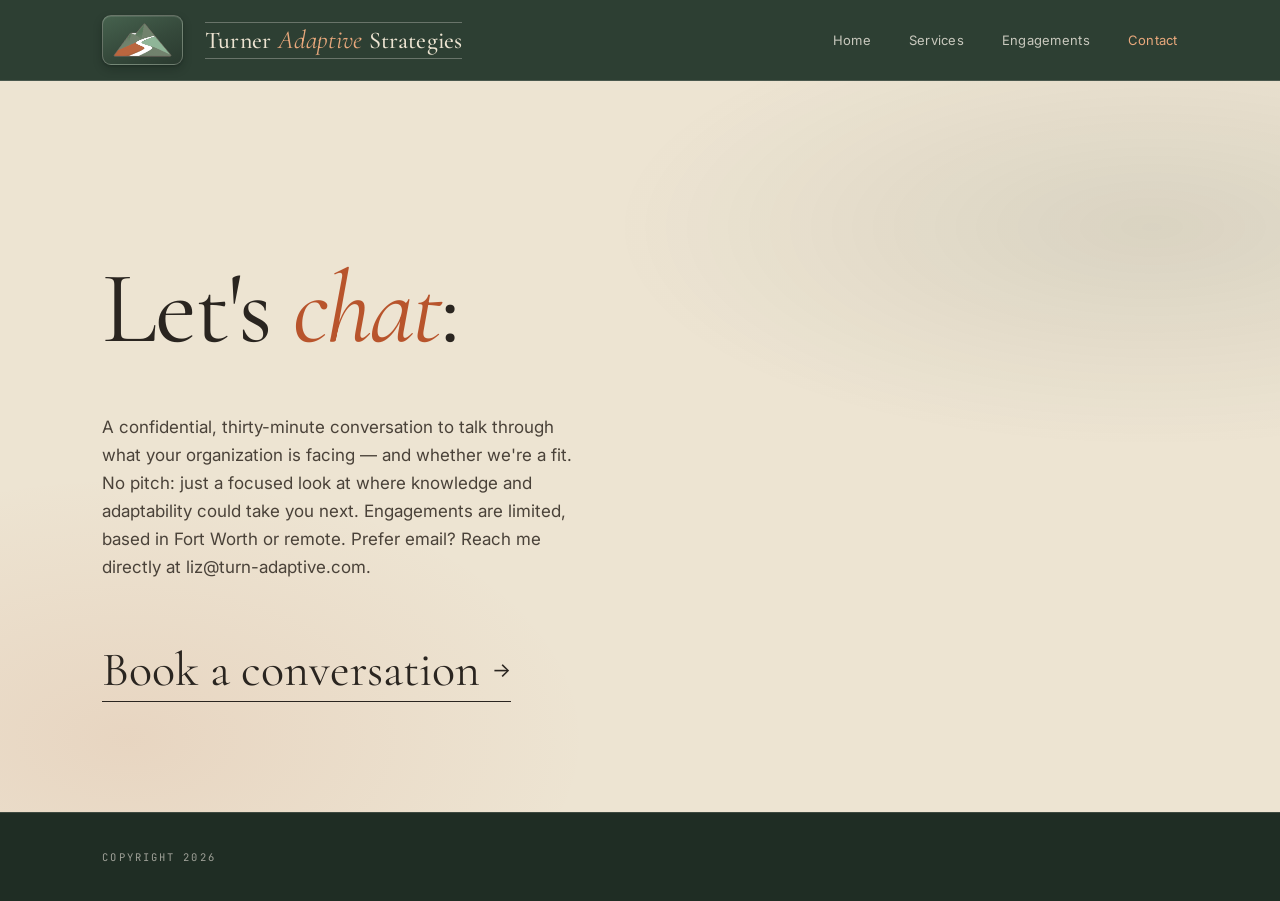
==== commit da3f0376: "Update contact.html" ====
--- a/contact.html
+++ b/contact.html
@@ -8,10 +8,10 @@
 <link rel="preconnect" href="https://fonts.gstatic.com" crossorigin>
 <link href="https://fonts.googleapis.com/css2?family=Cormorant+Garamond:ital,wght@0,300;0,400;0,500;0,600;1,300;1,400&family=Inter:wght@300;400;500;600&family=JetBrains+Mono:wght@400;500&display=swap" rel="stylesheet">
 <link rel="stylesheet" href="styles.css">
-<link rel="icon" href="favicon.ico" sizes="any">
-<link rel="icon" type="image/png" sizes="32x32" href="favicon-32x32.png">
-<link rel="icon" type="image/png" sizes="16x16" href="favicon-16x16.png">
-<link rel="apple-touch-icon" sizes="180x180" href="apple-touch-icon.png">
+<link rel="icon" href="assets/favicon.ico" sizes="any">
+<link rel="icon" type="image/png" sizes="32x32" href="assets/favicon-32x32.png">
+<link rel="icon" type="image/png" sizes="16x16" href="assets/favicon-16x16.png">
+<link rel="apple-touch-icon" sizes="180x180" href="assets/apple-touch-icon.png">
 <!-- Google tag (gtag.js) -->
 <script async src="https://www.googletagmanager.com/gtag/js?id=G-JQ4S57N02X"></script>
 <script>
@@ -31,25 +31,10 @@
 
     <h2>Let's <em>chat</em>:</h2>
 
-    <p class="lede">A thirty-minute conversation to talk through what your organization is facing &mdash; and whether we're a fit. No pitch: just a focused look at where knowledge and adaptability could take you next.</p>
+    <p class="lede">A confidential, thirty-minute conversation to talk through what your organization is facing &mdash; and whether we're a fit. No pitch: just a focused look at where knowledge and adaptability could take you next. Engagements are limited, based in Fort Worth or remote. Prefer email? Reach me directly at <a href="mailto:liz@turn-adaptive.com">liz@turn-adaptive.com</a>.</p>
 
     <div class="booking">
       <a href="https://calendly.com/liz-turn-adaptive/30min" class="book-btn" target="_blank" rel="noopener">Book a conversation <span class="arrow">&rarr;</span></a>
-    </div>
-
-    <div class="contact-meta">
-      <div>
-        <dt>Direct</dt>
-        <dd><a href="mailto:liz@turn-adaptive.com">liz@turn-adaptive.com</a></dd>
-      </div>
-      <div>
-        <dt>Format</dt>
-        <dd>Thirty minutes<br>Confidential</dd>
-      </div>
-      <div>
-        <dt>Engagements</dt>
-        <dd>Limited &middot; Fort Worth<br>or remote</dd>
-      </div>
     </div>
 
   </div>
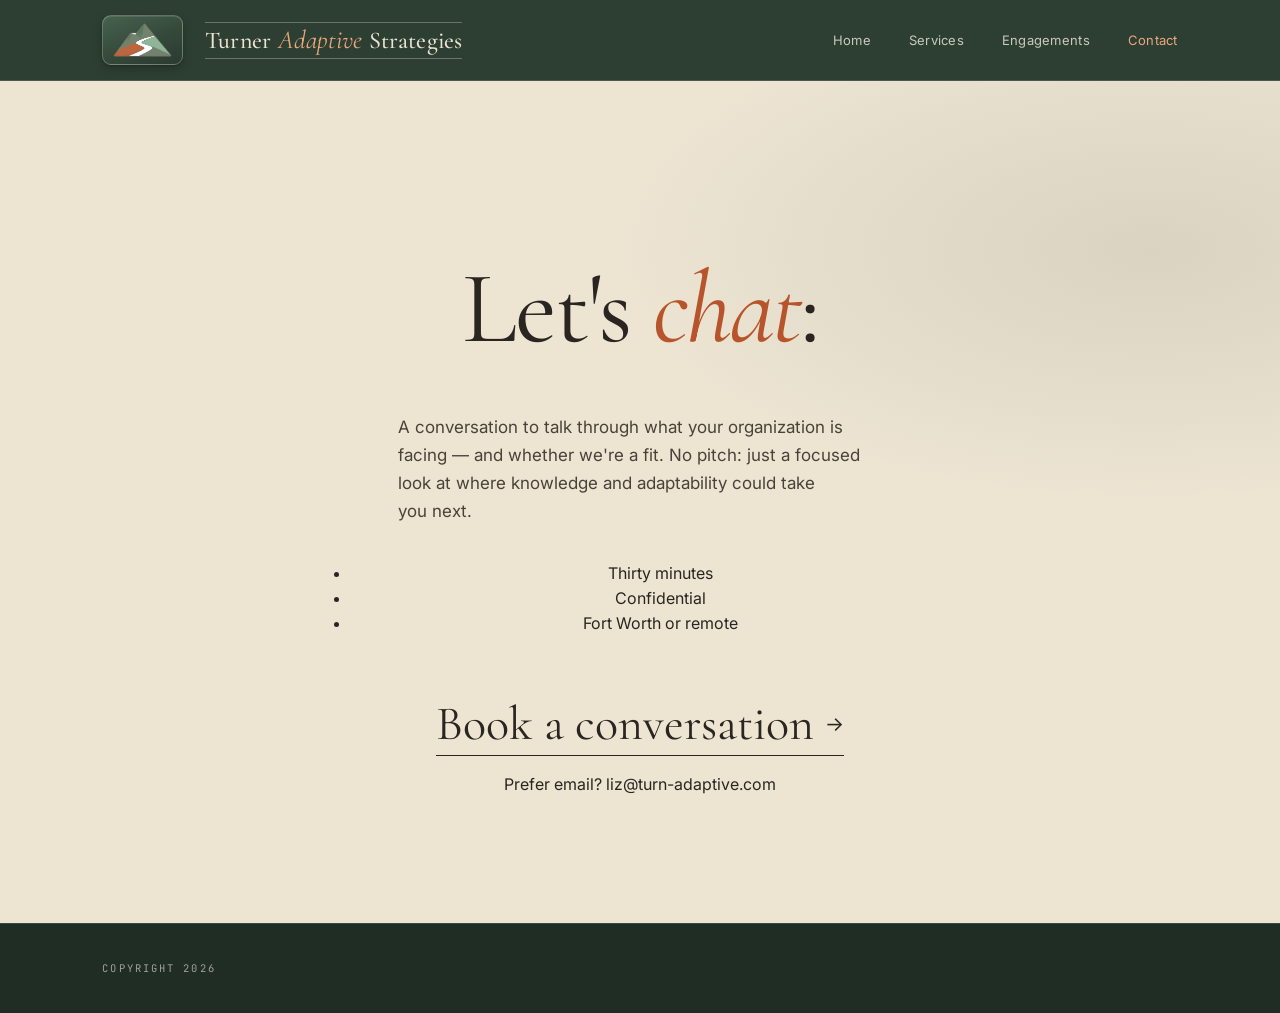
==== commit d4531504: "Update contact.html" ====
--- a/contact.html
+++ b/contact.html
@@ -31,11 +31,19 @@
 
     <h2>Let's <em>chat</em>:</h2>
 
-    <p class="lede">A confidential, thirty-minute conversation to talk through what your organization is facing &mdash; and whether we're a fit. No pitch: just a focused look at where knowledge and adaptability could take you next. Engagements are limited, based in Fort Worth or remote. Prefer email? Reach me directly at <a href="mailto:liz@turn-adaptive.com">liz@turn-adaptive.com</a>.</p>
+    <p class="lede">A conversation to talk through what your organization is facing &mdash; and whether we're a fit. No pitch: just a focused look at where knowledge and adaptability could take you next.</p>
+
+    <ul class="contact-facts">
+      <li>Thirty minutes</li>
+      <li>Confidential</li>
+      <li>Fort Worth or remote</li>
+    </ul>
 
     <div class="booking">
       <a href="https://calendly.com/liz-turn-adaptive/30min" class="book-btn" target="_blank" rel="noopener">Book a conversation <span class="arrow">&rarr;</span></a>
     </div>
+
+    <p class="contact-email">Prefer email? <a href="mailto:liz@turn-adaptive.com">liz@turn-adaptive.com</a></p>
 
   </div>
 </section>
--- a/styles.css
+++ b/styles.css
@@ -675,90 +675,44 @@
   background:var(--paper);position:relative;overflow:hidden;
   border-bottom:none;padding:clamp(110px,12vw,180px) 0 110px;
 }
+/* Single soft glow, upper-right only. (The former lower-left rust glow
+   was removed — on this sparse, centred page it read as a stray smudge.) */
 .contact::before{
   content:"";position:absolute;inset:0;
   background:
-    radial-gradient(ellipse 70% 50% at 90% 20%, rgba(45,63,51,.10), transparent 60%),
-    radial-gradient(ellipse 60% 60% at 10% 90%, rgba(184,84,44,.10), transparent 60%);
+    radial-gradient(ellipse 70% 50% at 90% 20%, rgba(45,63,51,.10), transparent 60%);
   pointer-events:none;
 }
-.contact .wrap{position:relative;z-index:1}
+/* Contact page is one narrow column: centre the whole block in the wrap
+   and centre the headline + CTA. The paragraph itself is overridden back
+   to left-aligned below so its left edge stays straight (no ragged
+   "Jenga" wrap). */
+.contact .wrap{
+  position:relative;z-index:1;
+  max-width:760px;
+  margin-inline:auto;
+  text-align:center;
+}
 .contact h2{
   font-family:var(--serif);font-weight:400;
   font-size:clamp(56px,8vw,128px);
   line-height:.96;letter-spacing:-.02em;
-  margin:24px 0 56px;max-width:14ch;color:var(--ink);text-wrap:balance;
+  margin:24px auto 56px;max-width:14ch;color:var(--ink);text-wrap:balance;
 }
 @media (max-width:560px){.contact h2{font-size:clamp(38px,12vw,56px)}}
 .contact h2 em{font-style:italic;color:var(--blood)}
-.contact-grid{display:grid;grid-template-columns:1.2fr .8fr;gap:80px;align-items:start}
-@media (max-width:820px){.contact-grid{grid-template-columns:1fr;gap:48px}}
+/* One lede rule (the earlier duplicate is gone). Centred block, but the
+   text is LEFT-aligned so lines stack with a straight left edge. */
 .contact .lede{
   font-size:17px;line-height:1.65;color:var(--ink-soft);
-  max-width:480px;margin:0 0 36px;text-wrap:pretty;
-}
-.contact-form{
-  background:var(--paper-2);border:1px solid var(--rule);padding:36px;
-}
-.contact-form label{
-  font-family:var(--mono);font-size:10px;letter-spacing:.22em;
-  color:var(--ink-muted);text-transform:uppercase;display:block;margin-bottom:8px;
-}
-.contact-form input,.contact-form textarea,.contact-form select{
-  width:100%;background:transparent;border:none;
-  border-bottom:1px solid var(--rule);
-  padding:8px 0 14px;color:var(--ink);
-  font-family:var(--sans);font-size:15px;
-  margin-bottom:24px;outline:none;transition:border-color .2s;
-}
-.contact-form input:focus,.contact-form textarea:focus,.contact-form select:focus{
-  border-bottom-color:var(--blood);
-}
-.contact-form select option{background:var(--paper);color:var(--ink)}
-.contact-form textarea{min-height:80px;resize:vertical}
-.contact-form button{
-  width:100%;padding:18px;background:var(--forest);color:var(--paper);
-  border:none;font-family:var(--mono);font-weight:500;font-size:11.5px;
-  letter-spacing:.24em;text-transform:uppercase;cursor:pointer;
-  transition:background .2s;
-}
-.contact-form button:hover{background:var(--ink)}
-.contact-form .sent{
-  text-align:center;padding:24px;
-  font-family:var(--serif);font-style:italic;font-size:22px;color:var(--blood);
-}
-
-.contact-meta{
-  display:grid;grid-template-columns:repeat(3,1fr);gap:0;
-  margin-top:80px;border-top:1px solid var(--rule);
-}
-@media (max-width:720px){.contact-meta{grid-template-columns:1fr}}
-.contact-meta > div{padding:28px 28px;border-right:1px solid var(--rule)}
-.contact-meta > div:last-child{border-right:none}
-.contact-meta dt{
-  font-family:var(--mono);font-size:10px;letter-spacing:.22em;
-  color:var(--ink-muted);text-transform:uppercase;margin-bottom:10px;
-}
-.contact-meta dd{margin:0;font-family:var(--serif);font-size:20px;color:var(--ink);font-weight:400}
-.contact-meta dd a{border-bottom:1px solid var(--rule)}
-/* Contact page: when the meta sits in the two-column grid, stack the
-   three items vertically as a sidebar beside the invitation, instead of
-   the full-width 3-across strip. Scoped to .contact-grid so the strip
-   layout is untouched anywhere else it might be used. */
-.contact-grid .contact-meta{
-  grid-template-columns:1fr;
-  margin-top:0;
-  border-top:none;
-}
-.contact-grid .contact-meta > div{
-  padding:18px 0;
-  border-right:none;
-  border-top:1px solid var(--rule);
-}
-.contact-grid .contact-meta > div:first-child{
-  padding-top:0;
-  border-top:none;
-}
+  max-width:44ch;margin:0 auto 36px;
+  text-align:left;text-wrap:pretty;
+}
+.contact .booking{
+  display:flex;
+  justify-content:center;
+}
+
 /* ── Booking action (contact) ────────────────────────
    Type, spacing and color resolve from the tokens above: the serif/sans
    come from --serif / --sans, and the button inherits currentColor rather
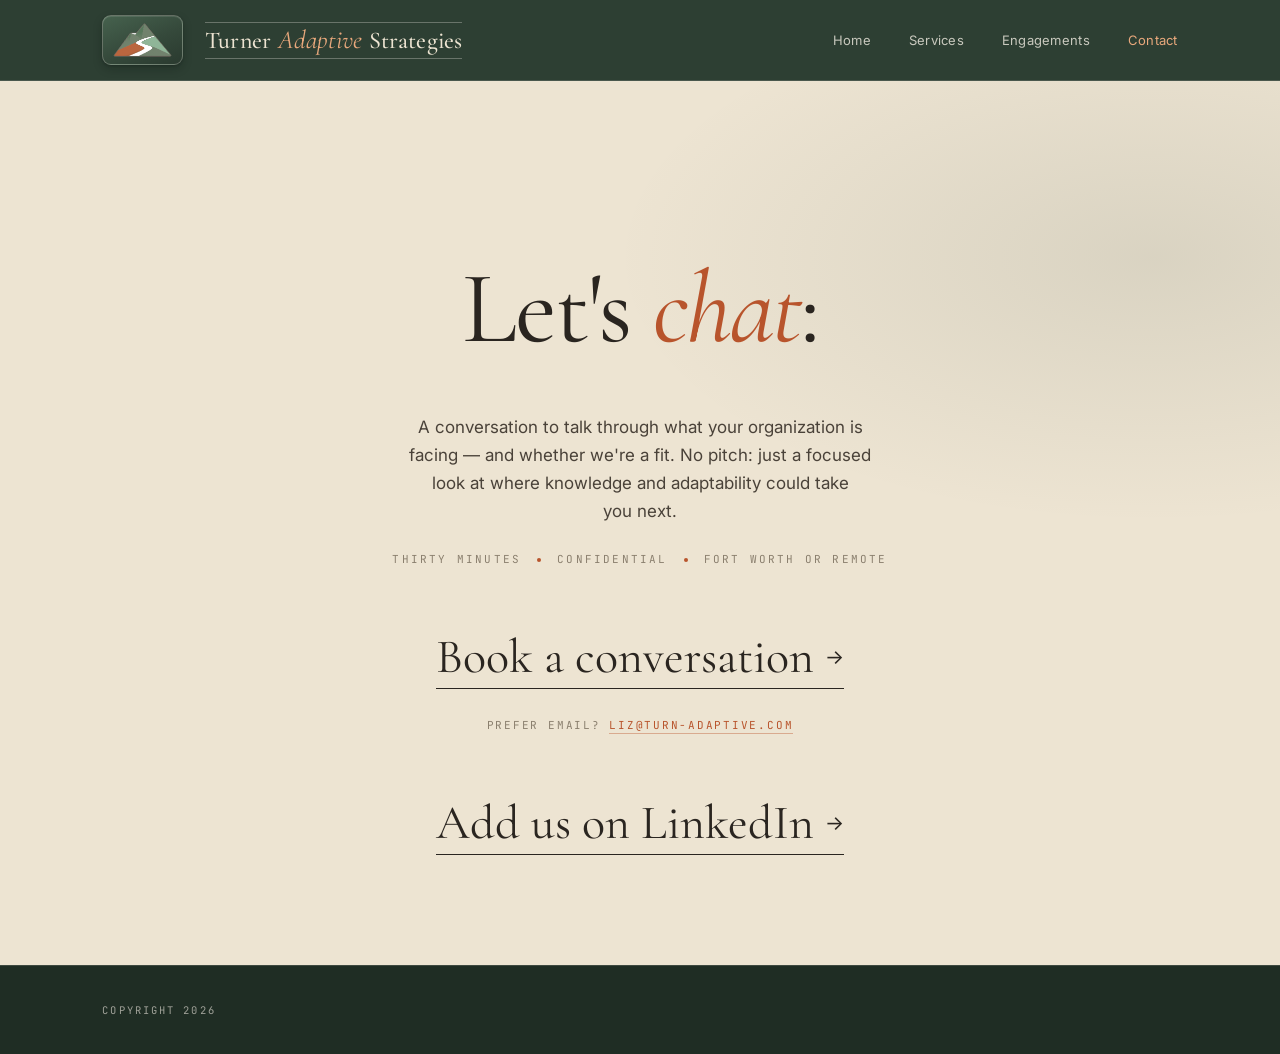
==== commit 0984bade: "Update contact.html" ====
--- a/contact.html
+++ b/contact.html
@@ -45,6 +45,10 @@
 
     <p class="contact-email">Prefer email? <a href="mailto:liz@turn-adaptive.com">liz@turn-adaptive.com</a></p>
 
+    <div class="booking">
+      <a href="https://www.linkedin.com/company/turn-adaptive/" class="book-btn" target="_blank" rel="noopener">Add us on LinkedIn <span class="arrow">&rarr;</span></a>
+    </div>
+
   </div>
 </section>
 </main>
--- a/styles.css
+++ b/styles.css
@@ -705,13 +705,41 @@
    text is LEFT-aligned so lines stack with a straight left edge. */
 .contact .lede{
   font-size:17px;line-height:1.65;color:var(--ink-soft);
-  max-width:44ch;margin:0 auto 36px;
-  text-align:left;text-wrap:pretty;
-}
+  max-width:44ch;margin:0 auto;
+  text-align:center;text-wrap:pretty;
+}
+
+/* Logistics as a centred "spec" line between the paragraph and the CTA:
+   the three facts separated by small rust dots, in the mono meta style. */
+.contact-facts{
+  list-style:none;margin:26px 0 0;padding:0;
+  display:flex;flex-wrap:wrap;justify-content:center;align-items:center;
+  font-family:var(--mono);font-size:11px;letter-spacing:.2em;
+  text-transform:uppercase;color:var(--ink-muted);
+}
+.contact-facts li{display:inline-flex;align-items:center}
+.contact-facts li:not(:last-child)::after{
+  content:"";display:inline-block;
+  width:4px;height:4px;border-radius:50%;
+  background:var(--blood);margin:0 16px;
+}
+
 .contact .booking{
   display:flex;
   justify-content:center;
 }
+
+/* Quiet email fallback beneath the CTA. */
+.contact-email{
+  margin:28px 0 0;
+  font-family:var(--mono);font-size:11px;letter-spacing:.16em;
+  text-transform:uppercase;color:var(--ink-muted);
+}
+.contact-email a{
+  color:var(--blood);
+  border-bottom:1px solid rgba(184,84,44,.4);padding-bottom:1px;
+}
+.contact-email a:hover{border-bottom-color:var(--blood)}
 
 /* ── Booking action (contact) ────────────────────────
    Type, spacing and color resolve from the tokens above: the serif/sans
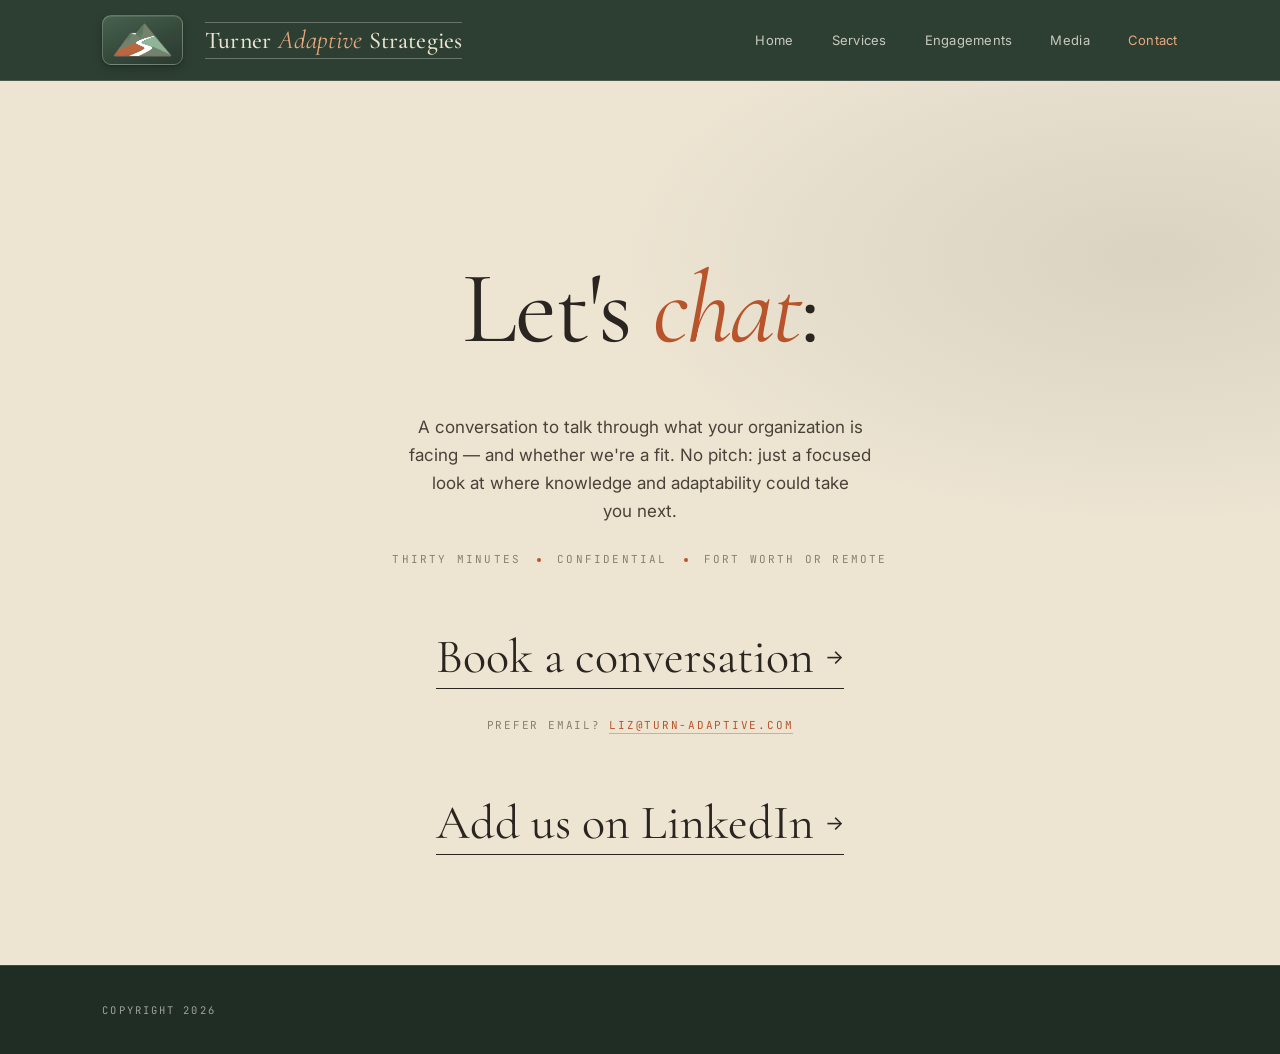
==== commit 8219816c: "Update contact.html" ====
--- a/contact.html
+++ b/contact.html
@@ -18,7 +18,7 @@
   window.dataLayer = window.dataLayer || [];
   function gtag(){dataLayer.push(arguments);}
   gtag('js', new Date());
-  gtag('config', 'G-JQ4S57N02X');
+  gtag('config', 'G-GV2N1G74CF');
 </script>
 </head>
 <body>
--- a/styles.css
+++ b/styles.css
@@ -165,12 +165,20 @@
 }
 .nav-links a.cta:hover{background:var(--blood);border-color:var(--blood);color:var(--paper)}
 /* ≤820px: keep every tab. The bar wraps to two rows — brand on the
-   first, all four tabs on the second — so nothing collides with the
-   logo and nothing is hidden. */
+   first, all the tabs on the second — so nothing collides with the
+   logo and nothing is hidden. .nav-links wraps on its own too: with
+   five tabs the row no longer fits a narrow phone, and wrapping to a
+   third line is the one outcome that still shows every tab. */
 @media (max-width:820px){
   .nav-row{flex-wrap:wrap;height:auto;min-height:60px;padding:10px 0 12px;row-gap:2px}
-  .nav-links{width:100%;gap:24px;justify-content:flex-start}
+  .nav-links{width:100%;gap:24px;justify-content:flex-start;flex-wrap:wrap;row-gap:0}
   .nav-links a{font-size:12.5px;padding:4px 0}
+}
+/* ≤420px: tighten the gap before the tabs wrap, so the common phone
+   widths still hold the menu on one line. */
+@media (max-width:420px){
+  .nav-links{gap:17px}
+  .nav-links a{font-size:12px}
 }
 
 /* ── Hero ────────────────────────────────────────────── */
@@ -365,6 +373,76 @@
   text-transform:uppercase; color:var(--ink-muted);
   white-space:nowrap; text-align:right; padding-left:18px;
 }
+/* ── Group headers, child rows and offer notes ──────────
+   site-nav.js builds these classes at runtime when two or more
+   engagements share a data-event, and the stylesheet never defined
+   them. So on the home page the group name rendered as a bold centred
+   sans <th>, the venue as plain body text, and the registration note
+   as an unstyled row — three things in a table whose whole character
+   is mono labels against serif titles.
+   Nothing below is new design. The group name takes the mono uppercase
+   register the .d and .loc cells already use, and the note shares its
+   rules with .agenda-note on the media page, because "a line that
+   belongs to the row above it" is the same idea in both places. */
+table.agenda tr.agenda-group th,
+table.agenda tr.agenda-group td{
+  padding:26px 0 10px;vertical-align:baseline;
+  border-bottom:1px solid var(--rule);
+}
+/* No dead space when the group opens the table. */
+table.agenda tbody tr.agenda-group:first-child th,
+table.agenda tbody tr.agenda-group:first-child td{padding-top:0}
+.agenda-group-name{
+  text-align:left;font-weight:500;
+  font-family:var(--mono);font-size:11px;letter-spacing:.22em;
+  text-transform:uppercase;color:var(--ink);
+}
+.agenda-group-venue{
+  text-align:right;
+  font-family:var(--mono);font-size:10.5px;letter-spacing:.1em;
+  text-transform:uppercase;color:var(--ink-muted);
+}
+
+/* The offer note on the agenda and .agenda-note on the media page are
+   one component: a line attached to what sits above it. The parent is
+   generated at runtime and can't be given a class, so :has() finds it
+   — which is also why .has-note still exists for the hand-written
+   case on media.html. */
+table.agenda tr.has-note td,
+table.agenda tr:has(+ tr.agenda-offer) td{border-bottom:none;padding-bottom:4px}
+table.agenda tr.agenda-note td,
+table.agenda tr.agenda-offer td{
+  padding-top:0;padding-bottom:14px;
+  font-size:13px;color:var(--ink-muted);
+}
+table.agenda tr.agenda-note .e,
+table.agenda tr.agenda-offer .agenda-offer-cell{color:var(--ink-muted)}
+table.agenda tr.agenda-note .e em{font-size:1.05em;color:var(--ink-soft)}
+
+/* A promo code is a thing you retype, so it gets a chip rather than
+   running on as prose. */
+.agenda-code{
+  display:inline-block;margin:0 3px;padding:2px 7px;
+  font-family:var(--mono);font-size:11px;letter-spacing:.14em;
+  text-transform:uppercase;color:var(--blood);
+  border:1px solid rgba(184,84,44,.35);
+}
+
+@media (max-width:560px){
+  /* Stacked, the rule moves from the cells onto the row, so the
+     pairing has to be re-made there. The offer's leading spacer cell
+     exists only to hold desktop alignment and would stack as a blank
+     line. */
+  table.agenda tr.has-note,
+  table.agenda tr:has(+ tr.agenda-offer){border-bottom:none;padding-bottom:0}
+  table.agenda tr.agenda-note,
+  table.agenda tr.agenda-offer{padding-top:4px}
+  table.agenda tr.agenda-note .d,
+  table.agenda tr.agenda-offer td:not(.agenda-offer-cell){display:none}
+  table.agenda tr.agenda-group th{padding-top:18px}
+  .agenda-group-venue{text-align:left}
+}
+
 /* Past engagements recede once their date has passed. .past is added
    by site-nav.js from each row's data-date — no markup edits needed. */
 table.agenda tr.past td{ opacity:.75; }
@@ -765,6 +843,159 @@
   .book-btn,.book-btn .arrow{transition:none}
 }
 
+/* ── Media ───────────────────────────────────────────────
+   Two blocks live on this page: the publication list and the photo /
+   video grid. Both borrow geometry that already exists elsewhere, so
+   the page reads as part of the same system and no other section had
+   to change to make room for it:
+     the list IS table.agenda, the engagements page's own table,
+                            reused verbatim rather than restyled.
+     .shot  mirrors .talk / .pillar — tiles on a hairline grid, 1px
+                            gaps, --rule for the lines (drawn per tile
+                            here; see the note on the gallery below).
+   The sub-heads reuse .agenda-head (eyebrow + hairline) verbatim. */
+.media{background:var(--paper)}
+
+/* The hero and contact ledes are styled in their own sections; this is
+   the same treatment scoped here, so the standfirst reads as a lede
+   rather than a stray paragraph. Scoped on purpose — a bare .lede rule
+   would restyle the engagements page too. */
+.media .lede{
+  font-size:clamp(16px,1.2vw,19px);line-height:1.6;color:var(--ink-soft);
+  max-width:62ch;margin:0 0 clamp(48px,6vw,72px);text-wrap:pretty;
+}
+
+/* The first sub-head sits under the lede; later ones open a new block
+   and need air above. One class, applied to every sub-head but the
+   first. */
+.media-sub{margin-top:clamp(64px,7vw,96px)}
+
+/* ── Publications ──
+   None. The list is table.agenda, exactly as the engagements page
+   builds it, so it needs no rules of its own — including the rust
+   link underline, which table.agenda a already defines. The only
+   addition is a little room under the table before the next block. */
+.media table.agenda{margin-bottom:8px}
+
+/* The note row under the IFLA chapter — the volume it appears in — is
+   styled with the agenda's own group/offer rules further up this file,
+   not here. It is the same component as the registration note under a
+   grouped engagement, so it is defined once, in the agenda section. */
+
+/* ── Photographs & video ──
+   Elsewhere (.speak-grid, .pillars) the hairlines come from a coloured
+   container showing through 1px gaps. That trick needs full rows: here
+   the gallery takes however many photos exist, so a last row holding
+   one tile would leave the rest of the strip as a bare band of --rule.
+   So each tile draws its own hairline instead, with outline rather than
+   border — outline sits outside the box, so neighbours' lines overlap
+   inside the 1px gap and still read as a single shared rule. Leftover
+   space on the last row is then just the page. */
+.media-gallery{
+  display:flex;flex-wrap:wrap;gap:1px;
+}
+.shot{
+  margin:0;background:var(--paper);
+  display:flex;flex-direction:column;
+  flex:1 1 280px;min-width:0;max-width:420px;
+  outline:1px solid var(--rule);
+}
+.shot img{
+  display:block;width:100%;height:auto;
+  aspect-ratio:4 / 5;object-fit:cover;object-position:center top;
+  background:var(--ink);   /* holds the frame while the file loads */
+}
+/* A video tile carries its poster frame in the same slot, with the
+   4/5 crop relaxed to 16/9 so the frame isn't cut to a portrait. */
+.shot.is-video img{aspect-ratio:16 / 9}
+/* 11px, not the 10–10.5px the site uses for its other mono micro-labels:
+   this caption carries a tappable download link, so it is functional
+   text rather than decoration and gets the larger floor. */
+.shot figcaption{
+  padding:18px 20px 20px;display:flex;flex-direction:column;gap:10px;
+  font-family:var(--mono);font-size:11px;letter-spacing:.18em;
+  text-transform:uppercase;color:var(--ink-muted);line-height:1.6;
+}
+.shot figcaption b{font-weight:500;color:var(--ink);letter-spacing:.18em}
+.shot .dl{
+  align-self:start;color:var(--blood);
+  border-bottom:1px solid rgba(184,84,44,.4);padding-bottom:1px;
+  transition:border-color .2s;
+}
+.shot .dl:hover{border-bottom-color:var(--blood)}
+/* Phones keep two tiles per row rather than one. Stacked full-width,
+   thirteen photos turn the page into an endless scroll; two-up keeps
+   the gallery scannable, and the caption's download link still opens
+   the full-resolution file. */
+@media (max-width:560px){
+  .shot{flex:1 1 44%;max-width:none}
+  /* Narrower tiles buy their room back from the padding and the
+     tracking, never from the type size — the caption holds the
+     download link and has to stay tappable and readable. */
+  .shot figcaption{padding:14px 14px 16px;letter-spacing:.12em;gap:8px}
+}
+
+/* Usage line under the grid — the same quiet mono register as
+   .contact-email, so the page ends the way the contact page does. */
+.media-note{
+  margin:26px 0 0;
+  font-family:var(--mono);font-size:11px;letter-spacing:.16em;
+  text-transform:uppercase;color:var(--ink-muted);
+}
+.media-note a{
+  color:var(--blood);
+  border-bottom:1px solid rgba(184,84,44,.4);padding-bottom:1px;
+}
+.media-note a:hover{border-bottom-color:var(--blood)}
+
+/* ── On stage (home page photo strip) ────────────────────
+   Proof, placed directly under the hero: the hero says what she does,
+   this shows her doing it. Deliberately quieter than a gallery — no
+   captions, no download links, nothing to read. It is one picture of
+   a career, so it runs edge to edge rather than sitting in a boxed
+   grid, which is the same full-bleed move the nav and footer make.
+   The photographs are small originals, so they are cropped to a band
+   rather than shown whole: a short wide crop hides resolution that a
+   large tile would expose. */
+.onstage{
+  background:var(--paper-2);
+  padding:clamp(56px,6vw,88px) 0 0;
+  border-bottom:1px solid var(--rule);
+}
+.onstage .agenda-head{margin-bottom:clamp(24px,3vw,34px)}
+
+/* 1px gaps with --rule behind them, the hairline language used by
+   .speak-grid and .pillars. A fixed row here, not wrapping tiles, so
+   the strip keeps one clean horizon across the page. */
+.onstage-strip{
+  display:flex;gap:1px;
+  background:var(--rule);
+  border-top:1px solid var(--rule);
+  color:inherit;
+}
+.onstage-strip img{
+  flex:1 1 0;min-width:0;
+  display:block;width:100%;
+  height:clamp(190px,21vw,300px);
+  object-fit:cover;object-position:center 20%;
+  background:var(--ink);
+  /* Held back a little so the strip reads as one band instead of five
+     competing photographs; full colour on hover rewards a look. */
+  filter:grayscale(.45) contrast(1.03);
+  transition:filter .35s ease, transform .5s ease;
+}
+.onstage-strip img:hover{filter:none;transform:scale(1.04)}
+.onstage-strip:focus-visible{outline:2px solid var(--blood);outline-offset:3px}
+@media (prefers-reduced-motion:reduce){
+  .onstage-strip img{transition:none}
+  .onstage-strip img:hover{transform:none}
+}
+/* Phones: two rows of photographs rather than five slivers. */
+@media (max-width:720px){
+  .onstage-strip{flex-wrap:wrap}
+  .onstage-strip img{flex:1 1 40%;height:clamp(130px,30vw,190px)}
+}
+
 /* ── Footer ──────────────────────────────────────────── */
 /* margin-top:auto is the other half of the sticky-footer scaffold on
    <body> (top of file): on a short page it soaks up the leftover
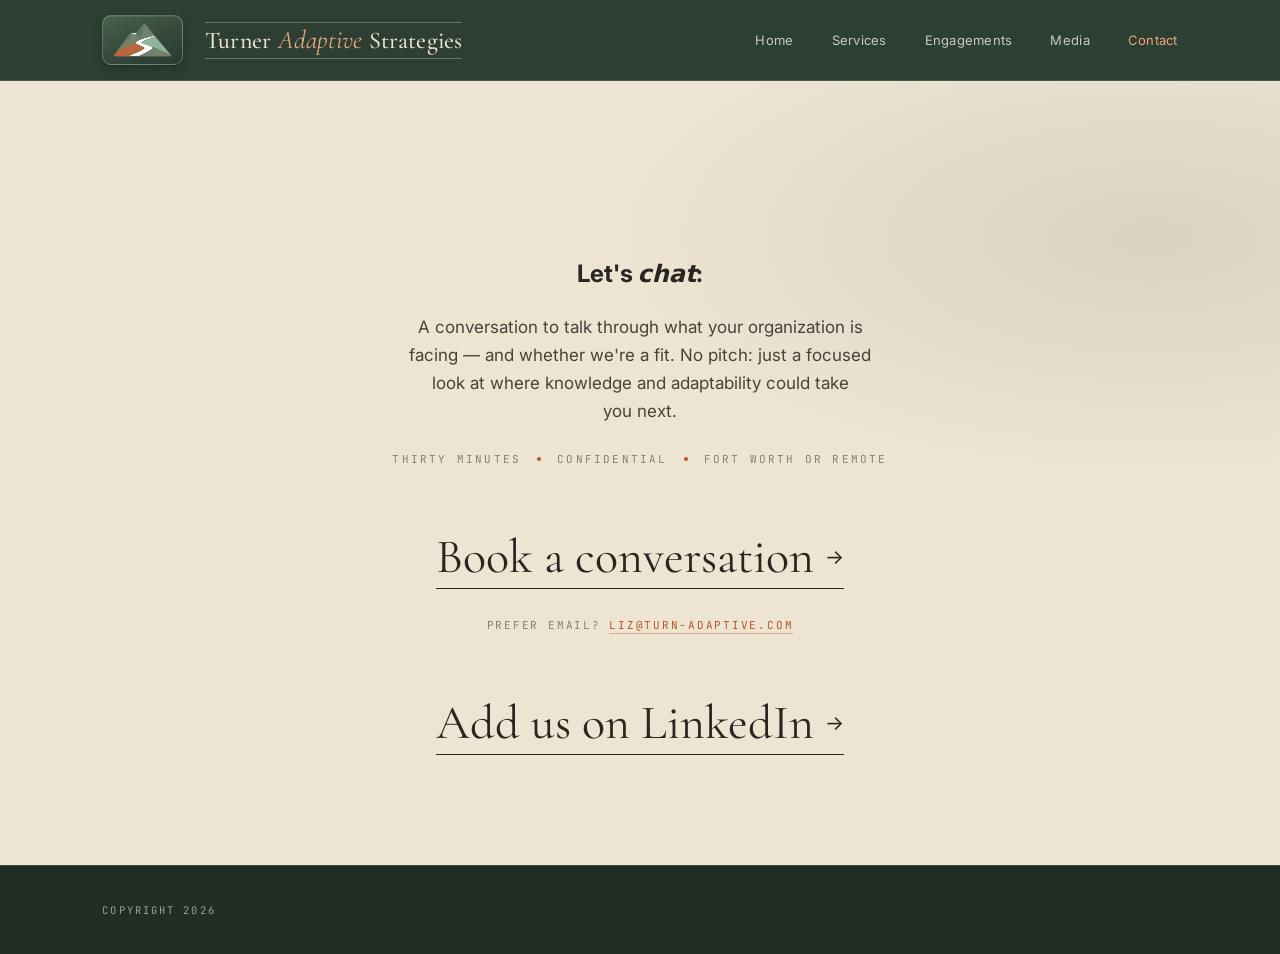
==== commit 01f18a7c: "Update contact.html" ====
--- a/contact.html
+++ b/contact.html
@@ -4,6 +4,14 @@
 <meta charset="utf-8" />
 <meta name="viewport" content="width=device-width, initial-scale=1" />
 <title>Contact | Turner Adaptive Strategies</title>
+<meta name="description" content="Book a thirty-minute, confidential conversation with Elizabeth Turner, in Fort Worth or remote. No pitch: a focused look at where knowledge could take you next." />
+<link rel="canonical" href="https://turn-adaptive.com/contact.html" />
+<meta property="og:type" content="website" />
+<meta property="og:site_name" content="Turner Adaptive Strategies" />
+<meta property="og:title" content="Contact | Turner Adaptive Strategies" />
+<meta property="og:description" content="Book a thirty-minute, confidential conversation with Elizabeth Turner, in Fort Worth or remote." />
+<meta property="og:url" content="https://turn-adaptive.com/contact.html" />
+<meta property="og:image" content="https://turn-adaptive.com/assets/liz-portrait.jpg" />
 <link rel="preconnect" href="https://fonts.googleapis.com">
 <link rel="preconnect" href="https://fonts.gstatic.com" crossorigin>
 <link href="https://fonts.googleapis.com/css2?family=Cormorant+Garamond:ital,wght@0,300;0,400;0,500;0,600;1,300;1,400&family=Inter:wght@300;400;500;600&family=JetBrains+Mono:wght@400;500&display=swap" rel="stylesheet">
@@ -13,7 +21,7 @@
 <link rel="icon" type="image/png" sizes="16x16" href="assets/favicon-16x16.png">
 <link rel="apple-touch-icon" sizes="180x180" href="assets/apple-touch-icon.png">
 <!-- Google tag (gtag.js) -->
-<script async src="https://www.googletagmanager.com/gtag/js?id=G-JQ4S57N02X"></script>
+<script async src="https://www.googletagmanager.com/gtag/js?id=G-GV2N1G74CF"></script>
 <script>
   window.dataLayer = window.dataLayer || [];
   function gtag(){dataLayer.push(arguments);}
@@ -29,7 +37,7 @@
 <section class="contact" data-screen-label="Contact">
   <div class="wrap">
 
-    <h2>Let's <em>chat</em>:</h2>
+    <h1>Let's <em>chat</em>:</h1>
 
     <p class="lede">A conversation to talk through what your organization is facing &mdash; and whether we're a fit. No pitch: just a focused look at where knowledge and adaptability could take you next.</p>
 
--- a/styles.css
+++ b/styles.css
@@ -397,9 +397,18 @@
   font-family:var(--mono);font-size:11px;letter-spacing:.22em;
   text-transform:uppercase;color:var(--ink);
 }
+/* The venue shares a row with the group name and gets only the narrow
+   last column, which in the hero is about 80px wide. Keep the value
+   short in data-venue — a long one wraps to four lines here, where it
+   has the least room and the least to say. */
 .agenda-group-venue{
   text-align:right;
-  font-family:var(--mono);font-size:10.5px;letter-spacing:.1em;
+  /* .e carries width:100%, so every other column collapses to the
+     width of its longest word. Without nowrap the venue breaks apart
+     mid-phrase; with it, the column reserves the whole string. Which
+     is the other half of why data-venue must stay short. */
+  white-space:nowrap;
+  font-family:var(--mono);font-size:11px;letter-spacing:.1em;
   text-transform:uppercase;color:var(--ink-muted);
 }
 
@@ -422,7 +431,7 @@
 /* A promo code is a thing you retype, so it gets a chip rather than
    running on as prose. */
 .agenda-code{
-  display:inline-block;margin:0 3px;padding:2px 7px;
+  display:inline-block;margin:0 3px;padding:4px 9px;
   font-family:var(--mono);font-size:11px;letter-spacing:.14em;
   text-transform:uppercase;color:var(--blood);
   border:1px solid rgba(184,84,44,.35);
@@ -976,24 +985,30 @@
 .onstage-strip img{
   flex:1 1 0;min-width:0;
   display:block;width:100%;
-  height:clamp(190px,21vw,300px);
-  object-fit:cover;object-position:center 20%;
+  height:clamp(230px,26vw,360px);
+  object-fit:cover;
+  /* object-position is set per photo in the markup: the subject sits
+     at a different height in each frame, and one shared value crops
+     somebody's head off. */
   background:var(--ink);
-  /* Held back a little so the strip reads as one band instead of five
-     competing photographs; full colour on hover rewards a look. */
-  filter:grayscale(.45) contrast(1.03);
+  /* Only a touch held back — enough to settle four different cameras,
+     white balances and decades into one band, not so much that it
+     looks like a washed-out stock strip. Full color on hover. */
+  filter:grayscale(.25) contrast(1.02);
   transition:filter .35s ease, transform .5s ease;
 }
-.onstage-strip img:hover{filter:none;transform:scale(1.04)}
+.onstage-strip img:hover{filter:none;transform:scale(1.03)}
 .onstage-strip:focus-visible{outline:2px solid var(--blood);outline-offset:3px}
 @media (prefers-reduced-motion:reduce){
   .onstage-strip img{transition:none}
   .onstage-strip img:hover{transform:none}
 }
-/* Phones: two rows of photographs rather than five slivers. */
+/* Phones: a clean 2x2 rather than four slivers. This is why the strip
+   holds four photographs and not five — five wraps to 2+2+1 and the
+   straggler goes full width. */
 @media (max-width:720px){
   .onstage-strip{flex-wrap:wrap}
-  .onstage-strip img{flex:1 1 40%;height:clamp(130px,30vw,190px)}
+  .onstage-strip img{flex:1 1 40%;height:clamp(150px,32vw,210px)}
 }
 
 /* ── Footer ──────────────────────────────────────────── */
